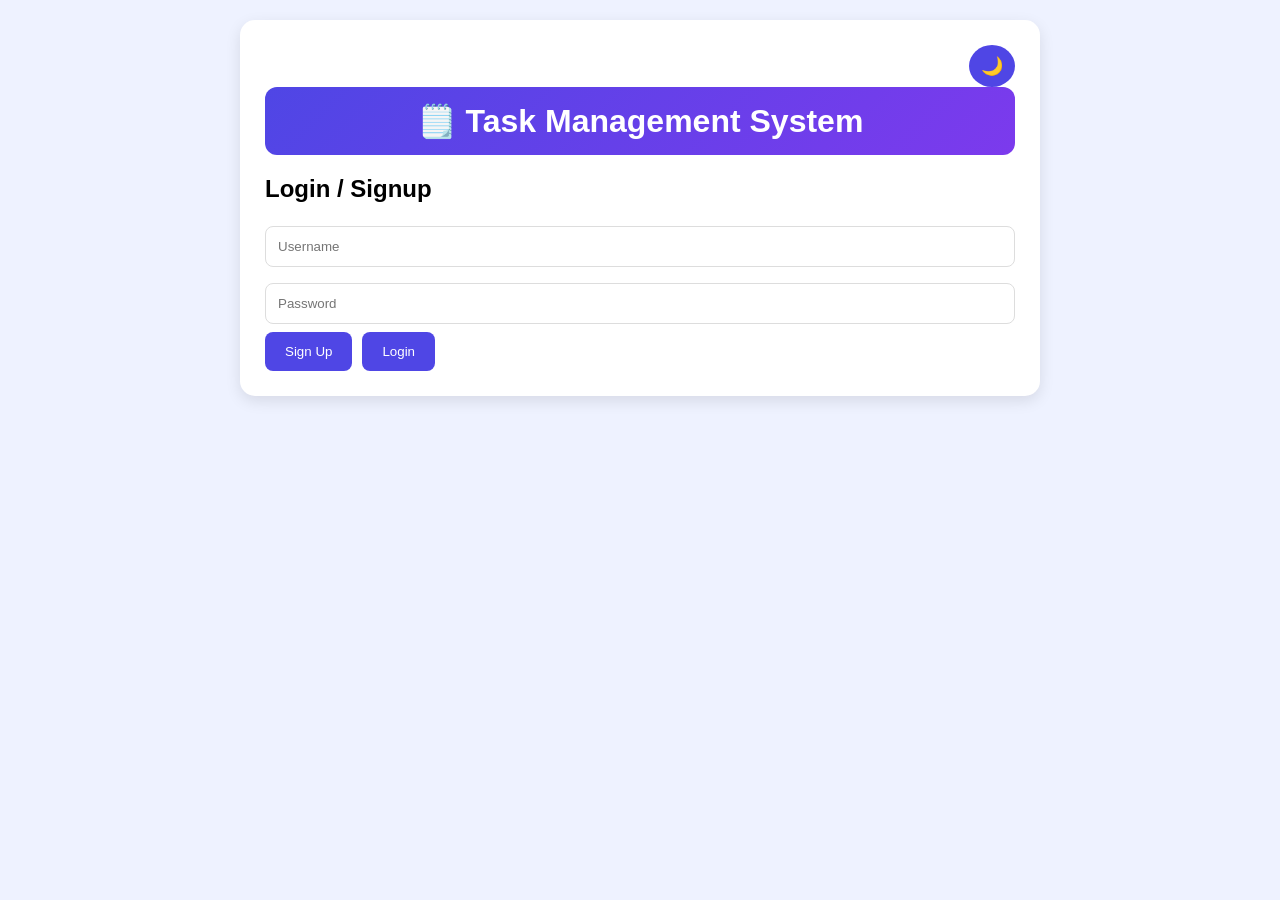
==== index.html @ 58b9b909 "Add files via upload" ====
<!DOCTYPE html>
<html lang="en">
<head>
<meta charset="UTF-8">
<meta name="viewport" content="width=device-width, initial-scale=1.0">
<title>Task Management System</title>

<link rel="stylesheet" href="style.css">
</head>

<body>

<div class="container">

<div class="navbar">
  <button class="theme-btn" id="themeToggle">🌙</button>
</div>

<h1>🗒️ Task Management System</h1>

<!-- LOGIN SECTION -->

<div id="auth-section">

<h2>Login / Signup</h2>

<input type="text" id="username" placeholder="Username">

<input type="password" id="password" placeholder="Password">

<div class="auth-btns">
<button onclick="signup()">Sign Up</button>
<button onclick="login()">Login</button>
</div>

</div>

<!-- APP SECTION -->

<div id="app-section">

<div class="top-bar">

<input
type="text"
id="taskInput"
placeholder="Enter task">

<input
type="date"
id="dueDate"> 

<select id="prioritySelect">
 <option value="high">High</option>
 <option value="medium">Medium</option>
 <option value="low">Low</option>
</select>

<button type="button" class="add-btn" title="Add Task">+</button>

</div>

<div class="search-box">
<input
type="text"
id="searchInput"
placeholder="Search task..."
onkeyup="searchTask()">
</div>

<div class="stats">

<div>Total: <span id="total">0</span></div>

<div>Pending: <span id="pending">0</span></div>

<div>Completed: <span id="completed">0</span></div>

</div>

<p id="emptyMsg" style="display:none;">
 No Tasks Yet 🚀
</p>

<ul id="taskList"></ul>

<button id="clearAllBtn">Clear All Tasks</button>

<button class="logout" onclick="logout()">
 Logout
</button>

</div>

</div>

<script src="script.js"></script>

</body>
</html>
---- style.css ----
*{
margin:0;
padding:0;
box-sizing:border-box;
font-family:Poppins,sans-serif;
}

body{
background:#eef2ff;
padding:20px;
min-height:100vh;
}

.container{
max-width:800px;
margin:auto;
background:white;
padding:25px;
border-radius:15px;
box-shadow:0 5px 15px rgba(0,0,0,0.1);
}

.navbar {
 display: flex;
 justify-content: space-between;
 align-items: center;
} 

.theme-btn {
  background: #4f46e5;
  border: none;
  padding: 10px 12px;
  border-radius: 50%;
  font-size: 18px;
  cursor: pointer;
  transition: 0.3s;
  margin-left: auto;
}

.theme-btn:hover {
  transform: scale(1.1);
}

body.dark {
  background: #0f172a;
  color: #e2e8f0;
}

body.dark .navbar {
  background: #1e293b;
}

body.dark .container {
  background: #1e293b;
}

body.dark li {
  background: #334155;
  color: white;
}

body.dark input,
body.dark select {
  background: #0f172a;
  color: white;
  border: 1px solid #475569;
}

body.dark .navbar {
  color: white;
}

h1{
text-align:center;
padding:15px;
border-radius:12px;
background:
linear-gradient(
135deg,
#4f46e5,
#7c3aed
);

color:white;
margin-bottom:20px;
}

h2{
margin-bottom:15px;
}

select {
  padding: 12px;
  border-radius: 8px;
  border: 1px solid #ddd;
  background: #0f172a;
  color: white;
}

input{
width:100%;
padding:12px;
margin:8px 0;
border:1px solid #ddd;
border-radius:8px;
}

input:focus{
outline:none;
border-color:#4f46e5;
box-shadow:0 0 5px rgba(79,70,229,0.3);
}

button{
padding:12px 20px;
border:none;
border-radius:8px;
cursor:pointer;
background:#4f46e5;
color:white;
transition: 0.3s;
}

button:hover{
opacity:.9;
transform:translateY(-2px);
}

.add-btn {
  width: 45px;
  height: 45px;
  border-radius: 50%;
  font-size: 26px;
  display: flex;
  justify-content: center;
  align-items: center;
  background: #4f46e5;
  color: white;
  border: none;
  cursor: pointer;
  transition: 0.3s;
}

.add-btn:hover {
  transform: scale(1.1);
  background: #4338ca;
}

#prioritySelect {
  display: flex;
  flex-direction: row-reverse;
  border:5px solid #ccc;
  padding:15px;
  margin-top: 12px;
  margin-bottom:12px;
  border-radius:12px;
}

.high {
  border-left: 5px solid red;
  background: rgba(255, 0, 0, 0.05);
}

.medium {
  border-left: 5px solid orange;
  background: rgba(255, 165, 0, 0.05);
}

.low {
  border-left: 5px solid green;
  background: rgba(0, 128, 0, 0.05);
}

.auth-btns{
display:flex;
gap:10px;
}

#app-section{
display:none;
}

#searchInput{
margin-bottom:10px;
}

.top-bar{
display:flex;
gap:10px;
flex-wrap:wrap;
margin-bottom:15px;
}

.top-bar input{
flex:1;
}

.stats{
display:flex;
justify-content:space-between;
margin:20px 0;
font-weight:bold;
}

ul{
list-style:none;
}

li{
background:white;
padding:15px;
margin-bottom:12px;
border-radius:15px;
box-shadow:0 4px 12px rgba(0,0,0,0.08);
display:flex;
justify-content:space-between;
align-items:center;
flex-wrap:wrap;
transition: 0.3s;
}

li:hover {
  transform: translateY(-4px);
  box-shadow: 0 10px 25px rgba(0,0,0,0.3);
}

.task-info{
display:flex;
flex-direction:column;
}

.completed{
text-decoration:line-through;
color:green;
}

.task-buttons{
display:flex;
gap:5px;
margin-top:10px;
flex-wrap:wrap;
}

.task-buttons button{
padding:8px 12px;
font-size:14px;
}

.task-buttons button:nth-child(1) {
  background: #22c55e; 
}

.task-buttons button:nth-child(2) {
  background: #3b82f6; 
}

.task-buttons button:nth-child(3) {
  background: #ef4444; 
}

.task-card {
  transition: 0.2s;
  cursor: grab;
}

.task-card:active {
  cursor: grabbing;
  transform: scale(1.02);
  opacity: 0.7;
}

.logout{
width:100%;
margin-top:20px;
background:#ef4444;
border-radius: 12px;
}

@media(max-width:600px){

.stats{
flex-direction:column;
gap:10px;
}

li{
flex-direction:column;
align-items:flex-start;
}

.auth-btns{
flex-direction:column;
}

.auth-btns button{
width:100%;
}

.top-bar button{
width:100%;
}
}

#emptyMsg{
text-align:center;
margin-top:20px;
color:gray;
}

#clearAllBtn {
  margin-top: 10px;
  padding: 10px;
  background: #f59e0b;
  color: white;
  border: none;
  border-radius: 6px;
  cursor: pointer;
}

#clearAllBtn:hover {
  opacity: 0.9;
}

@keyframes fadeIn {
  from {
    opacity: 0;
    transform: translateY(10px);
  }
  to {
    opacity: 1;
    transform: translateY(0);
  }
}

li {
  animation: fadeIn 0.3s ease;
}
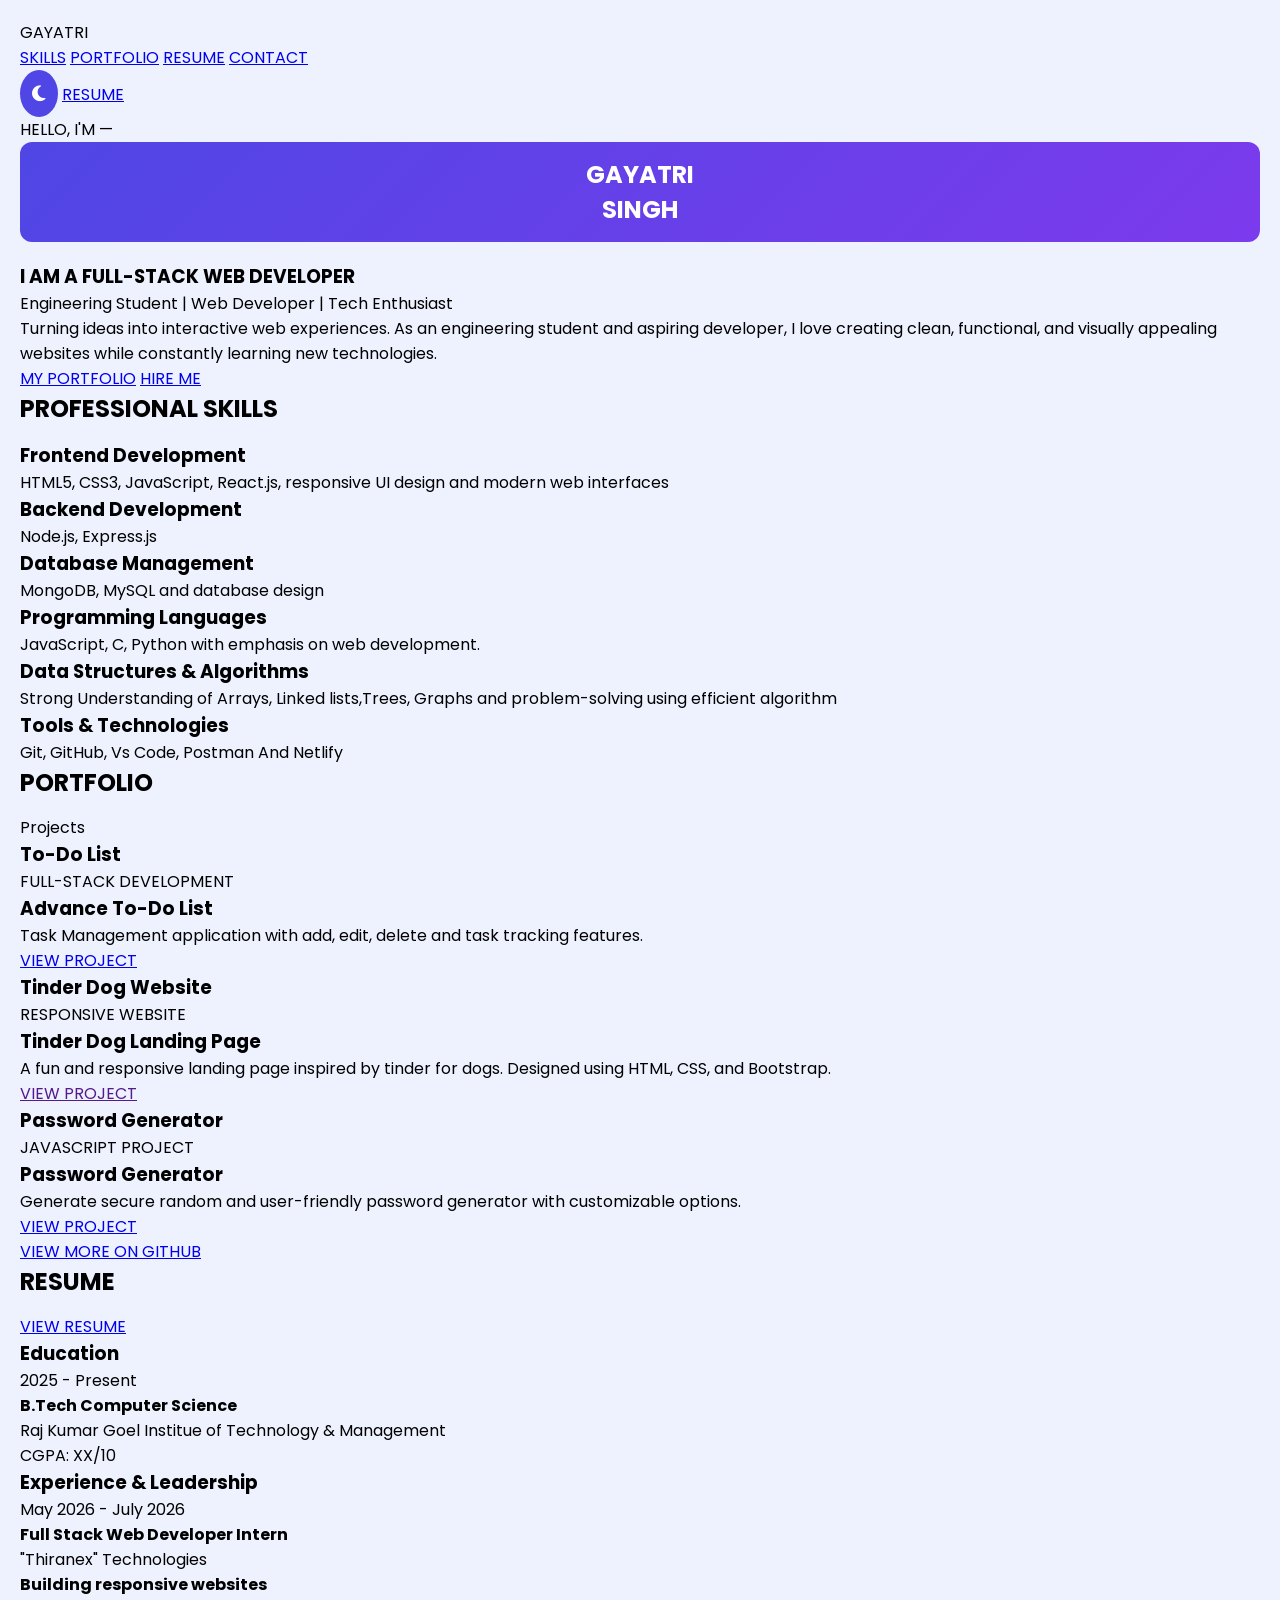
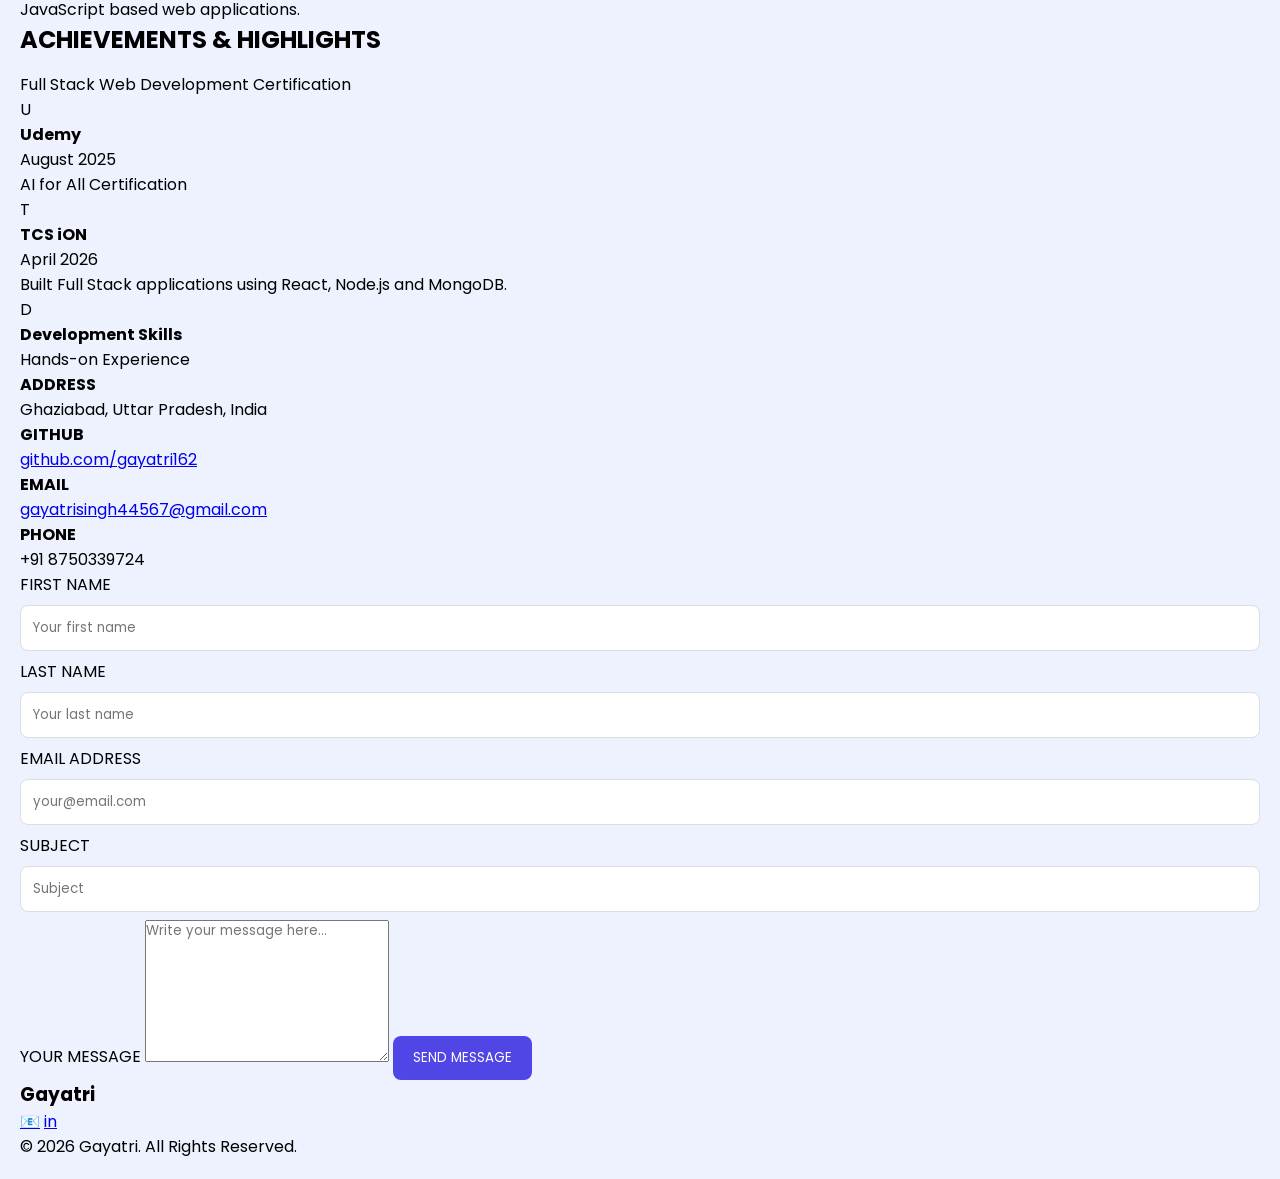
==== commit 3de57957: "Update index.html" ====
--- a/index.html
+++ b/index.html
@@ -3,98 +3,373 @@
 <head>
 <meta charset="UTF-8">
 <meta name="viewport" content="width=device-width, initial-scale=1.0">
-<title>Task Management System</title>
-
+<meta name="description"content="Gayatri Singh - Full Stack Web Developer Portfolio">
+<title>Gayatri Singh | Full-Stack Web Developer</title>
 <link rel="stylesheet" href="style.css">
+<link href="https://fonts.googleapis.com/css2?family=Cormorant+Garamond:wght@700&family=Poppins:wght@300;400;500&display=swap" rel="stylesheet">
+<link rel="stylesheet"
+href="https://cdnjs.cloudflare.com/ajax/libs/font-awesome/6.5.2/css/all.min.css">
 </head>
-
 <body>
 
-<div class="container">
-
-<div class="navbar">
-  <button class="theme-btn" id="themeToggle">🌙</button>
-</div>
-
-<h1>🗒️ Task Management System</h1>
-
-<!-- LOGIN SECTION -->
-
-<div id="auth-section">
-
-<h2>Login / Signup</h2>
-
-<input type="text" id="username" placeholder="Username">
-
-<input type="password" id="password" placeholder="Password">
-
-<div class="auth-btns">
-<button onclick="signup()">Sign Up</button>
-<button onclick="login()">Login</button>
-</div>
-
-</div>
-
-<!-- APP SECTION -->
-
-<div id="app-section">
-
-<div class="top-bar">
-
-<input
-type="text"
-id="taskInput"
-placeholder="Enter task">
-
-<input
-type="date"
-id="dueDate"> 
-
-<select id="prioritySelect">
- <option value="high">High</option>
- <option value="medium">Medium</option>
- <option value="low">Low</option>
-</select>
-
-<button type="button" class="add-btn" title="Add Task">+</button>
-
-</div>
-
-<div class="search-box">
-<input
-type="text"
-id="searchInput"
-placeholder="Search task..."
-onkeyup="searchTask()">
-</div>
-
-<div class="stats">
-
-<div>Total: <span id="total">0</span></div>
-
-<div>Pending: <span id="pending">0</span></div>
-
-<div>Completed: <span id="completed">0</span></div>
-
-</div>
-
-<p id="emptyMsg" style="display:none;">
- No Tasks Yet 🚀
-</p>
-
-<ul id="taskList"></ul>
-
-<button id="clearAllBtn">Clear All Tasks</button>
-
-<button class="logout" onclick="logout()">
- Logout
-</button>
-
-</div>
-
-</div>
+
+  <header>
+  <div class="logo">GAYATRI</div>
+
+  <nav>
+      <a href="#skills">SKILLS</a>
+      <a href="#portfolio">PORTFOLIO</a>
+      <a href="#resume">RESUME</a>
+      <a href="#contact">CONTACT</a>
+  </nav>
+
+  <div class="header-actions">
+    <button id="themeBtn" class="theme-btn"> 
+        <i class="fa-solid fa-moon"></i>
+    </button>
+
+    <a href="assets/Resume.pdf" 
+       download 
+       class="resume-btn">
+       RESUME
+    </a>  
+ </div>
+</header>
+
+  <section class="hero">
+
+  <p class="hello">HELLO, I'M —</p>
+
+  <h1>
+    <span class="green">GAYATRI</span><br>
+    SINGH
+  </h1>
+
+  <h3>I AM A FULL-STACK WEB DEVELOPER</h3>
+
+  <p class="desc">
+    <span class="black">Engineering Student | Web Developer | Tech Enthusiast</span><br>
+    Turning ideas into interactive web experiences. As an engineering student and aspiring developer, I love creating clean, functional, and visually appealing websites while constantly learning new technologies.
+  </p>
+
+  <div class="buttons">
+      <a href="#portfolio" class="primary">MY PORTFOLIO</a>
+      <a href="#contact" class="secondary">HIRE ME</a>
+  </div>
+
+</section>
+
+<section id="skills">
+
+<h2>PROFESSIONAL SKILLS</h2>
+
+<div class="skill-grid">
+
+<div class="skill">
+<h3>Frontend Development</h3>
+<p>HTML5, CSS3, JavaScript, React.js, responsive UI design and modern web interfaces</p>
+</div>
+
+<div class="skill">
+<h3>Backend Development</h3>
+<p>Node.js, Express.js</p>
+</div>
+
+<div class="skill">
+<h3>Database Management</h3>
+<p>MongoDB, MySQL and database design</p>
+</div>
+
+<div class="skill">
+<h3>Programming Languages</h3>
+<p>JavaScript, C, Python with emphasis on web development.</p>
+</div>
+
+<div class="skill">
+<h3>Data Structures & Algorithms</h3>
+<p>Strong Understanding of Arrays, Linked lists,Trees, Graphs and problem-solving using efficient algorithm</p>
+</div>
+
+<div class="skill">
+<h3>Tools & Technologies</h3>
+<p>Git, GitHub, Vs Code, Postman And Netlify</p>
+</div>
+
+</div>
+
+</section>
+<section id="portfolio" class="portfolio-section">
+
+    <h2>PORTFOLIO</h2>
+    <p class="subtitle">Projects</p>
+
+    <div class="portfolio-grid">
+
+        <div class="project-card">
+
+            <div class="project-image purple">
+                <h3>To-Do List</h3>
+            </div>
+
+            <div class="project-content">
+                <span>FULL-STACK DEVELOPMENT</span>
+
+                <h3>Advance To-Do List</h3>
+
+                <p>
+                    Task Management application with add, edit, delete and task tracking features. 
+                </p>
+
+                <a href="https://gayatri162.github.io/-To-Do-List/">VIEW PROJECT</a>
+            </div>
+
+        </div>
+
+        <div class="project-card">
+
+            <div class="project-image gray">
+                <h3>Tinder Dog Website</h3>
+            </div>
+
+            <div class="project-content">
+                <span>RESPONSIVE WEBSITE</span>
+
+                <h3>Tinder Dog Landing Page</h3>
+
+                <p>
+                   A fun and responsive landing page inspired by tinder for dogs. Designed using HTML, CSS, and Bootstrap.
+                </p>
+
+                <a href="">VIEW PROJECT</a>
+            </div>
+
+        </div>
+
+        <div class="project-card">
+
+            <div class="project-image cream">
+                <h3>Password Generator</h3>
+            </div>
+
+            <div class="project-content">
+                <span>JAVASCRIPT PROJECT</span>
+
+                <h3>Password Generator</h3>
+
+                <p>
+                    Generate secure random and user-friendly password generator
+                    with customizable options.
+                </p>
+
+                <a href="https://gayatri162.github.io/Passward-Generator/">VIEW PROJECT</a>
+            </div>
+
+        </div>
+
+    </div>
+
+    <div class="github-btn">
+        <a href="https://github.com/gayatri162">
+            VIEW MORE ON GITHUB
+        </a>
+    </div>
+
+</section>
+<section id="resume" class="resume-section">
+
+    <h2>RESUME</h2>
+
+    <a href="assets/Resume.pdf" target="_blank"class="resume-btn">
+        VIEW RESUME
+    </a>
+
+    <div class="resume-grid">
+
+        <div class="resume-box">
+            <h3>Education</h3>
+
+            <div class="timeline">
+                <span>2025 - Present</span>
+                <h4>B.Tech Computer Science</h4>
+                <p>Raj Kumar Goel Institue of Technology & Management</p>
+                <p>CGPA: XX/10</p>
+            </div>
+
+        </div>
+
+        <div class="resume-box">
+            <h3>Experience & Leadership</h3>
+
+            <div class="timeline">
+                <span>May 2026 - July 2026</span>
+                <h4>Full Stack Web Developer Intern</h4>
+                <p>"Thiranex" Technologies</p>
+            </div>
+
+            <div class="timeline">
+                <h4>Building responsive websites</h4>
+                <p>JavaScript based web applications.</p>
+            </div>
+        </div>
+
+    </div>
+
+</section>
+
+<section class="achievements">
+
+    <h2>ACHIEVEMENTS & HIGHLIGHTS</h2>
+
+    <div class="achievement-grid">
+
+        <div class="achievement-card">
+
+            <p>
+                Full Stack Web Development Certification 
+            </p>
+
+            <div class="profile">
+                <div class="circle">U</div>
+
+                <div>
+                    <h4>Udemy</h4>
+                    <span>August 2025</span>
+                </div>
+            </div>
+
+        </div>
+
+        <div class="achievement-card">
+
+            <p>
+                AI for All Certification
+            </p>
+
+            <div class="profile">
+                <div class="circle">T</div>
+
+                <div>
+                    <h4>TCS iON</h4>
+                    <span>April 2026</span>
+                </div>
+            </div>
+
+        </div>
+
+        <div class="achievement-card">
+
+            <p>
+                Built Full Stack applications using
+                React, Node.js and MongoDB.
+            </p>
+
+            <div class="profile">
+                <div class="circle">D</div>
+
+                <div>
+                    <h4>Development Skills</h4>
+                    <span>Hands-on Experience</span>
+                </div>
+            </div>
+
+        </div>
+
+    </div>
+
+</section>
+
+<section id="contact" class="contact-section">
+
+    <div class="contact-container">
+
+        <div class="contact-info">
+
+            <div class="info-card">
+                <h4>ADDRESS</h4>
+                <p>Ghaziabad, Uttar Pradesh, India</p>
+            </div>
+
+            <div class="info-card">
+                <h4>GITHUB</h4>
+               <a href="https://github.com/gayatri162" target="_blank">github.com/gayatri162</a>
+            </div>
+
+            <div class="info-card">
+                <h4>EMAIL</h4>
+                <a href="mailto:gayatrisingh44567@gmail.com">gayatrisingh44567@gmail.com</a>
+            </div>
+
+            <div class="info-card">
+                <h4>PHONE</h4>
+                <p>+91 8750339724</p>
+            </div>
+
+        </div>
+
+        <div class="contact-form-box">
+
+            <form id="contactForm">
+
+                <div class="row">
+
+                    <div>
+                        <label>FIRST NAME</label>
+                        <input type="text" placeholder="Your first name">
+                    </div>
+
+                    <div>
+                        <label>LAST NAME</label>
+                        <input type="text" placeholder="Your last name">
+                    </div>
+
+                </div>
+
+                <div class="row">
+
+                    <div>
+                        <label>EMAIL ADDRESS</label>
+                        <input type="email" placeholder="your@email.com">
+                    </div>
+
+                    <div>
+                        <label>SUBJECT</label>
+                        <input type="text" placeholder="Subject">
+                    </div>
+
+                </div>
+
+                <label>YOUR MESSAGE</label>
+
+                <textarea rows="7"
+                placeholder="Write your message here..."></textarea>
+
+                <button type="submit">
+                    SEND MESSAGE
+                </button>
+
+            </form>
+
+        </div>
+
+    </div>
+
+</section>
+<footer class="footer">
+    <h3>Gayatri</h3>
+
+    <div class="social-icons">
+        <a href="mailto:gayatrisingh44567@gmail.com" class="icon">📧</a>
+
+        <a href="https://www.linkedin.com/in/gayatri-singh/"
+           target="_blank"
+           class="icon">in</a>
+    </div>
+
+    <p>© 2026 Gayatri. All Rights Reserved.</p>
+</footer>
 
 <script src="script.js"></script>
 
 </body>
-</html>+</html>
+  
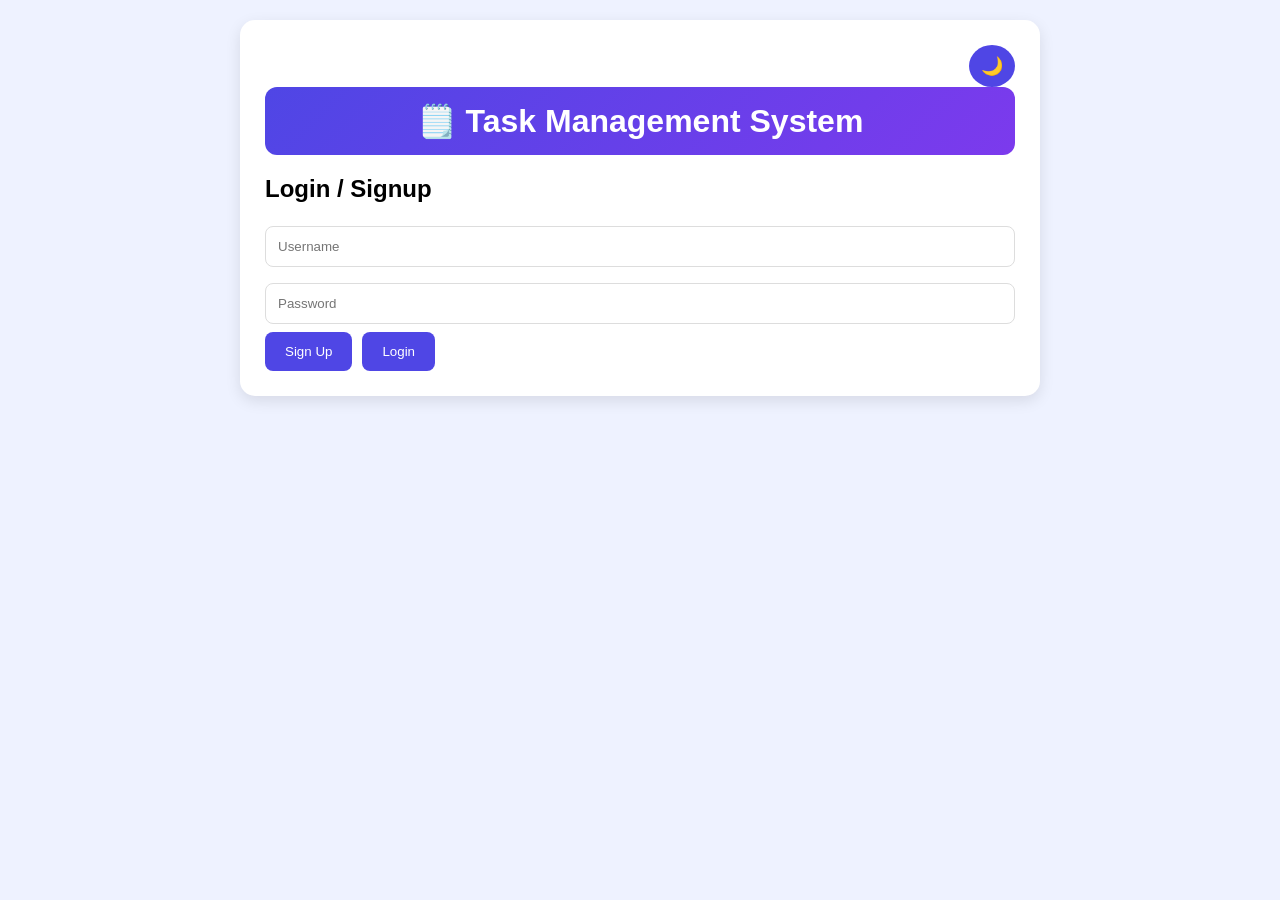
==== commit bee5ca5f: "Update index.html for Task Management System" ====
--- a/index.html
+++ b/index.html
@@ -3,373 +3,98 @@
 <head>
 <meta charset="UTF-8">
 <meta name="viewport" content="width=device-width, initial-scale=1.0">
-<meta name="description"content="Gayatri Singh - Full Stack Web Developer Portfolio">
-<title>Gayatri Singh | Full-Stack Web Developer</title>
+<title>Task Management System</title>
+
 <link rel="stylesheet" href="style.css">
-<link href="https://fonts.googleapis.com/css2?family=Cormorant+Garamond:wght@700&family=Poppins:wght@300;400;500&display=swap" rel="stylesheet">
-<link rel="stylesheet"
-href="https://cdnjs.cloudflare.com/ajax/libs/font-awesome/6.5.2/css/all.min.css">
 </head>
+
 <body>
 
+<div class="container">
 
-  <header>
-  <div class="logo">GAYATRI</div>
-
-  <nav>
-      <a href="#skills">SKILLS</a>
-      <a href="#portfolio">PORTFOLIO</a>
-      <a href="#resume">RESUME</a>
-      <a href="#contact">CONTACT</a>
-  </nav>
-
-  <div class="header-actions">
-    <button id="themeBtn" class="theme-btn"> 
-        <i class="fa-solid fa-moon"></i>
-    </button>
-
-    <a href="assets/Resume.pdf" 
-       download 
-       class="resume-btn">
-       RESUME
-    </a>  
- </div>
-</header>
-
-  <section class="hero">
-
-  <p class="hello">HELLO, I'M —</p>
-
-  <h1>
-    <span class="green">GAYATRI</span><br>
-    SINGH
-  </h1>
-
-  <h3>I AM A FULL-STACK WEB DEVELOPER</h3>
-
-  <p class="desc">
-    <span class="black">Engineering Student | Web Developer | Tech Enthusiast</span><br>
-    Turning ideas into interactive web experiences. As an engineering student and aspiring developer, I love creating clean, functional, and visually appealing websites while constantly learning new technologies.
-  </p>
-
-  <div class="buttons">
-      <a href="#portfolio" class="primary">MY PORTFOLIO</a>
-      <a href="#contact" class="secondary">HIRE ME</a>
-  </div>
-
-</section>
-
-<section id="skills">
-
-<h2>PROFESSIONAL SKILLS</h2>
-
-<div class="skill-grid">
-
-<div class="skill">
-<h3>Frontend Development</h3>
-<p>HTML5, CSS3, JavaScript, React.js, responsive UI design and modern web interfaces</p>
+<div class="navbar">
+  <button class="theme-btn" id="themeToggle">🌙</button>
 </div>
 
-<div class="skill">
-<h3>Backend Development</h3>
-<p>Node.js, Express.js</p>
-</div>
+<h1>🗒️ Task Management System</h1>
 
-<div class="skill">
-<h3>Database Management</h3>
-<p>MongoDB, MySQL and database design</p>
-</div>
+<!-- LOGIN SECTION -->
 
-<div class="skill">
-<h3>Programming Languages</h3>
-<p>JavaScript, C, Python with emphasis on web development.</p>
-</div>
+<div id="auth-section">
 
-<div class="skill">
-<h3>Data Structures & Algorithms</h3>
-<p>Strong Understanding of Arrays, Linked lists,Trees, Graphs and problem-solving using efficient algorithm</p>
-</div>
+<h2>Login / Signup</h2>
 
-<div class="skill">
-<h3>Tools & Technologies</h3>
-<p>Git, GitHub, Vs Code, Postman And Netlify</p>
+<input type="text" id="username" placeholder="Username">
+
+<input type="password" id="password" placeholder="Password">
+
+<div class="auth-btns">
+<button onclick="signup()">Sign Up</button>
+<button onclick="login()">Login</button>
 </div>
 
 </div>
 
-</section>
-<section id="portfolio" class="portfolio-section">
+<!-- APP SECTION -->
 
-    <h2>PORTFOLIO</h2>
-    <p class="subtitle">Projects</p>
+<div id="app-section">
 
-    <div class="portfolio-grid">
+<div class="top-bar">
 
-        <div class="project-card">
+<input
+type="text"
+id="taskInput"
+placeholder="Enter task">
 
-            <div class="project-image purple">
-                <h3>To-Do List</h3>
-            </div>
+<input
+type="date"
+id="dueDate"> 
 
-            <div class="project-content">
-                <span>FULL-STACK DEVELOPMENT</span>
+<select id="prioritySelect">
+ <option value="high">High</option>
+ <option value="medium">Medium</option>
+ <option value="low">Low</option>
+</select>
 
-                <h3>Advance To-Do List</h3>
+<button type="button" class="add-btn" title="Add Task">+</button>
 
-                <p>
-                    Task Management application with add, edit, delete and task tracking features. 
-                </p>
+</div>
 
-                <a href="https://gayatri162.github.io/-To-Do-List/">VIEW PROJECT</a>
-            </div>
+<div class="search-box">
+<input
+type="text"
+id="searchInput"
+placeholder="Search task..."
+onkeyup="searchTask()">
+</div>
 
-        </div>
+<div class="stats">
 
-        <div class="project-card">
+<div>Total: <span id="total">0</span></div>
 
-            <div class="project-image gray">
-                <h3>Tinder Dog Website</h3>
-            </div>
+<div>Pending: <span id="pending">0</span></div>
 
-            <div class="project-content">
-                <span>RESPONSIVE WEBSITE</span>
+<div>Completed: <span id="completed">0</span></div>
 
-                <h3>Tinder Dog Landing Page</h3>
+</div>
 
-                <p>
-                   A fun and responsive landing page inspired by tinder for dogs. Designed using HTML, CSS, and Bootstrap.
-                </p>
+<p id="emptyMsg" style="display:none;">
+ No Tasks Yet 🚀
+</p>
 
-                <a href="">VIEW PROJECT</a>
-            </div>
+<ul id="taskList"></ul>
 
-        </div>
+<button id="clearAllBtn">Clear All Tasks</button>
 
-        <div class="project-card">
+<button class="logout" onclick="logout()">
+ Logout
+</button>
 
-            <div class="project-image cream">
-                <h3>Password Generator</h3>
-            </div>
+</div>
 
-            <div class="project-content">
-                <span>JAVASCRIPT PROJECT</span>
-
-                <h3>Password Generator</h3>
-
-                <p>
-                    Generate secure random and user-friendly password generator
-                    with customizable options.
-                </p>
-
-                <a href="https://gayatri162.github.io/Passward-Generator/">VIEW PROJECT</a>
-            </div>
-
-        </div>
-
-    </div>
-
-    <div class="github-btn">
-        <a href="https://github.com/gayatri162">
-            VIEW MORE ON GITHUB
-        </a>
-    </div>
-
-</section>
-<section id="resume" class="resume-section">
-
-    <h2>RESUME</h2>
-
-    <a href="assets/Resume.pdf" target="_blank"class="resume-btn">
-        VIEW RESUME
-    </a>
-
-    <div class="resume-grid">
-
-        <div class="resume-box">
-            <h3>Education</h3>
-
-            <div class="timeline">
-                <span>2025 - Present</span>
-                <h4>B.Tech Computer Science</h4>
-                <p>Raj Kumar Goel Institue of Technology & Management</p>
-                <p>CGPA: XX/10</p>
-            </div>
-
-        </div>
-
-        <div class="resume-box">
-            <h3>Experience & Leadership</h3>
-
-            <div class="timeline">
-                <span>May 2026 - July 2026</span>
-                <h4>Full Stack Web Developer Intern</h4>
-                <p>"Thiranex" Technologies</p>
-            </div>
-
-            <div class="timeline">
-                <h4>Building responsive websites</h4>
-                <p>JavaScript based web applications.</p>
-            </div>
-        </div>
-
-    </div>
-
-</section>
-
-<section class="achievements">
-
-    <h2>ACHIEVEMENTS & HIGHLIGHTS</h2>
-
-    <div class="achievement-grid">
-
-        <div class="achievement-card">
-
-            <p>
-                Full Stack Web Development Certification 
-            </p>
-
-            <div class="profile">
-                <div class="circle">U</div>
-
-                <div>
-                    <h4>Udemy</h4>
-                    <span>August 2025</span>
-                </div>
-            </div>
-
-        </div>
-
-        <div class="achievement-card">
-
-            <p>
-                AI for All Certification
-            </p>
-
-            <div class="profile">
-                <div class="circle">T</div>
-
-                <div>
-                    <h4>TCS iON</h4>
-                    <span>April 2026</span>
-                </div>
-            </div>
-
-        </div>
-
-        <div class="achievement-card">
-
-            <p>
-                Built Full Stack applications using
-                React, Node.js and MongoDB.
-            </p>
-
-            <div class="profile">
-                <div class="circle">D</div>
-
-                <div>
-                    <h4>Development Skills</h4>
-                    <span>Hands-on Experience</span>
-                </div>
-            </div>
-
-        </div>
-
-    </div>
-
-</section>
-
-<section id="contact" class="contact-section">
-
-    <div class="contact-container">
-
-        <div class="contact-info">
-
-            <div class="info-card">
-                <h4>ADDRESS</h4>
-                <p>Ghaziabad, Uttar Pradesh, India</p>
-            </div>
-
-            <div class="info-card">
-                <h4>GITHUB</h4>
-               <a href="https://github.com/gayatri162" target="_blank">github.com/gayatri162</a>
-            </div>
-
-            <div class="info-card">
-                <h4>EMAIL</h4>
-                <a href="mailto:gayatrisingh44567@gmail.com">gayatrisingh44567@gmail.com</a>
-            </div>
-
-            <div class="info-card">
-                <h4>PHONE</h4>
-                <p>+91 8750339724</p>
-            </div>
-
-        </div>
-
-        <div class="contact-form-box">
-
-            <form id="contactForm">
-
-                <div class="row">
-
-                    <div>
-                        <label>FIRST NAME</label>
-                        <input type="text" placeholder="Your first name">
-                    </div>
-
-                    <div>
-                        <label>LAST NAME</label>
-                        <input type="text" placeholder="Your last name">
-                    </div>
-
-                </div>
-
-                <div class="row">
-
-                    <div>
-                        <label>EMAIL ADDRESS</label>
-                        <input type="email" placeholder="your@email.com">
-                    </div>
-
-                    <div>
-                        <label>SUBJECT</label>
-                        <input type="text" placeholder="Subject">
-                    </div>
-
-                </div>
-
-                <label>YOUR MESSAGE</label>
-
-                <textarea rows="7"
-                placeholder="Write your message here..."></textarea>
-
-                <button type="submit">
-                    SEND MESSAGE
-                </button>
-
-            </form>
-
-        </div>
-
-    </div>
-
-</section>
-<footer class="footer">
-    <h3>Gayatri</h3>
-
-    <div class="social-icons">
-        <a href="mailto:gayatrisingh44567@gmail.com" class="icon">📧</a>
-
-        <a href="https://www.linkedin.com/in/gayatri-singh/"
-           target="_blank"
-           class="icon">in</a>
-    </div>
-
-    <p>© 2026 Gayatri. All Rights Reserved.</p>
-</footer>
+</div>
 
 <script src="script.js"></script>
 
 </body>
 </html>
-  
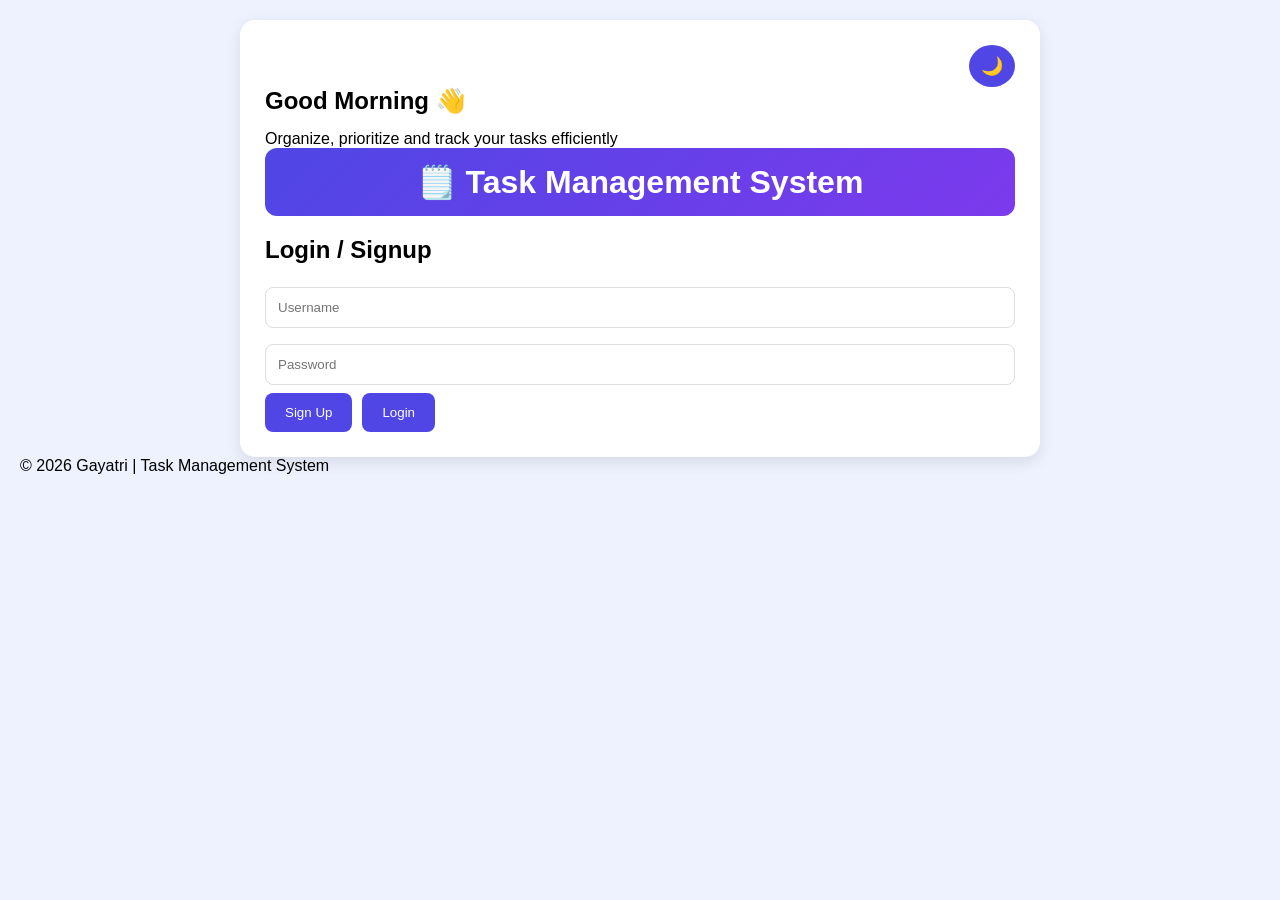
==== commit ac7eb326: "Enhance index.html with new UI elements and structure" ====
--- a/index.html
+++ b/index.html
@@ -12,9 +12,14 @@
 
 <div class="container">
 
-<div class="navbar">
-  <button class="theme-btn" id="themeToggle">🌙</button>
-</div>
+ <div class="navbar">
+   <button class="theme-btn" id="themeToggle">🌙</button>
+ </div>
+ 
+ <div class="welcome">
+   <h2 id="greeting">Good Morning 👋</h2>
+   <p>Organize, prioritize and track your tasks efficiently</p>
+ </div>
 
 <h1>🗒️ Task Management System</h1>
 
@@ -29,8 +34,8 @@
 <input type="password" id="password" placeholder="Password">
 
 <div class="auth-btns">
-<button onclick="signup()">Sign Up</button>
-<button onclick="login()">Login</button>
+ <button onclick="signup()">Sign Up</button>
+ <button onclick="login()">Login</button>
 </div>
 
 </div>
@@ -39,16 +44,43 @@
 
 <div id="app-section">
 
-<div class="top-bar">
+<div class="sidebar">
 
-<input
-type="text"
-id="taskInput"
-placeholder="Enter task">
+ <h3>Dashboard</h3>
 
-<input
-type="date"
-id="dueDate"> 
+ <ul class="menu">
+  <li id="allTasks">
+📋 All Tasks
+<span id="allCount">0</span>
+</li>
+ <li id="importantTasks">
+⭐ Important
+<span id="importantCount">0</span>
+</li>
+ <li id="completedTasks">
+✅ Completed
+<span id="completedCount">0</span>
+</li>
+
+ </ul>
+
+</div>
+
+
+<div class="main-content">
+  <div class="top-bar">
+
+   <input
+     type="text"
+     id="taskInput"
+     placeholder="Enter task">
+
+  <input
+    type="text"
+    id="dueDate"
+    placeholder="Due Date"
+    onfocus="this.type='date'"
+    onblur="if(!this.value)this.type='text'">
 
 <select id="prioritySelect">
  <option value="high">High</option>
@@ -56,43 +88,86 @@
  <option value="low">Low</option>
 </select>
 
-<button type="button" class="add-btn" title="Add Task">+</button>
+<button 
+  type="button" 
+  class="add-btn" 
+  title="Add Task">
+  +
+</button>
 
 </div>
 
 <div class="search-box">
 <input
-type="text"
-id="searchInput"
-placeholder="Search task..."
-onkeyup="searchTask()">
+ type="text"
+ id="searchInput"
+ placeholder="Search task..."
+ onkeyup="searchTask()">
 </div>
 
-<div class="stats">
+<p id="emptyMsg" style="display:none;">
+    No Tasks Yet 🚀
+</p>  
+<ul id="taskList"></ul>
 
-<div>Total: <span id="total">0</span></div>
+<button id="clearAllBtn">
+   Clear All Tasks
+</button>
 
-<div>Pending: <span id="pending">0</span></div>
+<button
+  class="logout"
+  onclick="logout()">
+  Logout
+</button>
+</div>
 
-<div>Completed: <span id="completed">0</span></div>
+<div class="right-panel">
+        <div class="overview-circle">
+          <div class="circle">
+          <div class="circle-content">
+          <h2 id="circleTotal">0</h2>
+          <p>Total Tasks</p>
+        </div>
+        </div>
+        </div>
+
+        <div class="overview-card">
+        <h3>Overview</h3>
+        
+        <div class ="stat">
+        <p>Total Tasks:</p>
+        <h2 id="total">0</h2>
+        </div>
+        
+        <div class="stat">
+        <p>Pending:</p>
+          <h2 id="pending">0</h2>
+        </div>
+        
+        <div class="stat">
+        <p>Completed:</p>
+          <h2 id="completed">0</h2>
+        </div>
+
+      </div>
+
+      <div class="upcoming-card">
+
+        <h3>Upcoming Tasks</h3>
+        <ul id="upcomingList"></ul>
+
+         </div>
+
+    </div>
+
+  </div>
 
 </div>
 
-<p id="emptyMsg" style="display:none;">
- No Tasks Yet 🚀
-</p>
 
-<ul id="taskList"></ul>
-
-<button id="clearAllBtn">Clear All Tasks</button>
-
-<button class="logout" onclick="logout()">
- Logout
-</button>
-
-</div>
-
-</div>
+<footer>
+  © 2026 Gayatri | Task Management System
+</footer>
 
 <script src="script.js"></script>
 
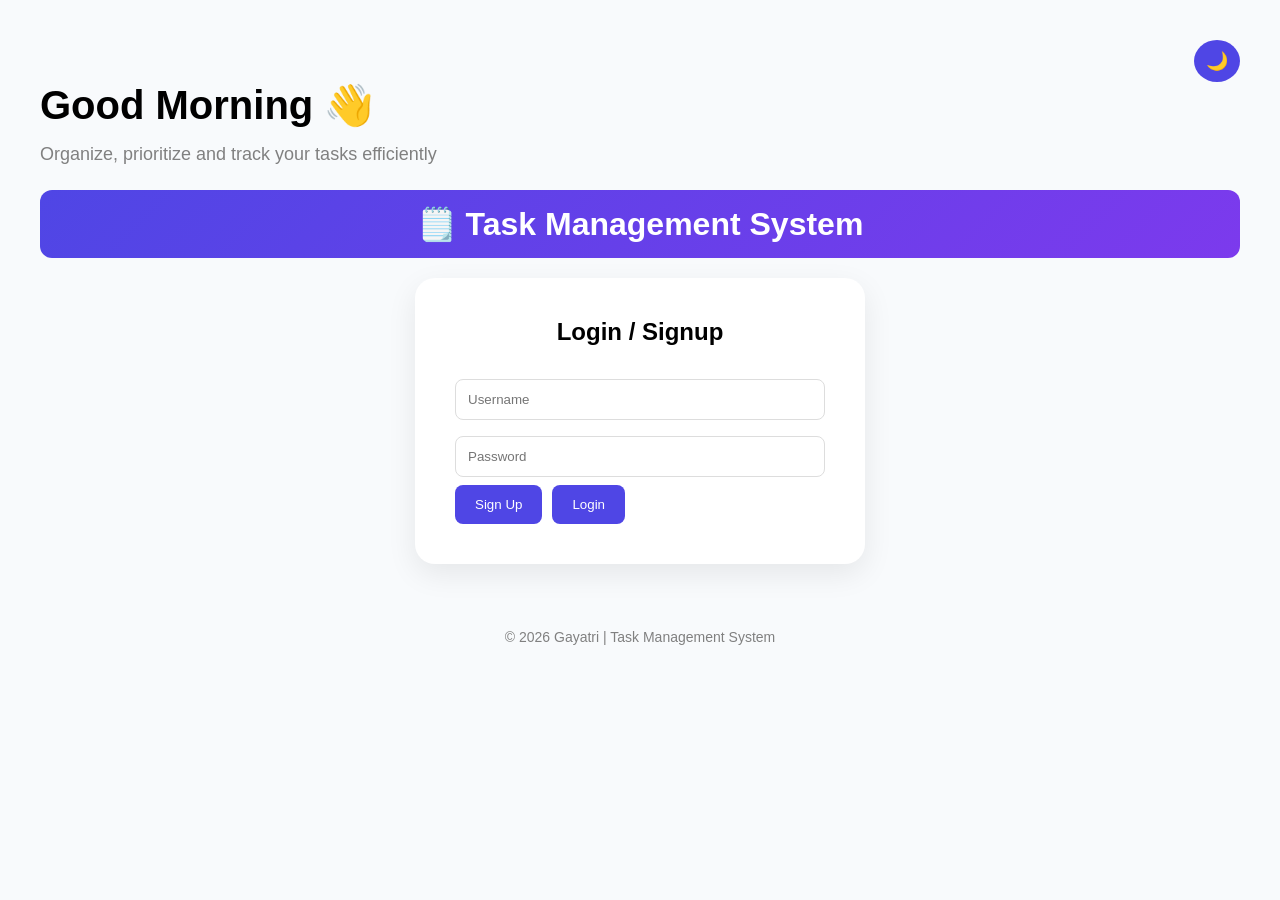
==== commit 40cba703: "Update index.html" ====
--- a/index.html
+++ b/index.html
@@ -76,7 +76,7 @@
      placeholder="Enter task">
 
   <input
-    type="text"
+    type="date"
     id="dueDate"
     placeholder="Due Date"
     onfocus="this.type='date'"
--- a/style.css
+++ b/style.css
@@ -6,18 +6,174 @@
 }
 
 body{
-background:#eef2ff;
+background:#F8fafc;
 padding:20px;
 min-height:100vh;
 }
 
+.welcome{
+margin-bottom:25px;
+}
+
+.welcome h2{
+font-size:40px;
+font-weight:700;
+}
+
+.welcome p{
+color:gray;
+margin-top:5px;
+font-size: 18px;
+}
+
 .container{
-max-width:800px;
+max-width:1400px;
 margin:auto;
+padding:20px;
+}
+
+.sidebar{
 background:white;
-padding:25px;
+padding:20px;
+border-radius:20px;
+box-shadow:0 5px 15px rgba(0,0,0,.08);
+}
+
+.menu{
+list-style:none;
+margin-top:20px;
+}
+
+.menu li{
+padding:15px;
+margin-bottom:10px;
+cursor:pointer;
+border-radius:12px;
+display: flex;
+align-items: center;
+justify-content: space-between;
+}
+
+.menu li{
+background: #f8fafc;
+transition:.3s;
+font-weight:600;
+}
+
+.menu span{
+background:#7c3aed;
+color:white;
+padding:3px 8px;
+border-radius:20px;
+font-size:12px;
+}
+
+.menu li:hover{
+background:#eef2ff;
+transform: translateX(5px);
+color:#4f46e5;
+}
+
+.main-content{
+background:white;
+padding:30px;
+border-radius:20px;
+box-shadow:0 5px 15px rgba(0,0,0,.08);
+}
+
+.stat{
+margin-top:15px;
+padding:10px;
+background:#f8fafc;
+border-left: 4px solid #7c3aed;
+border-radius:12px;
+}
+
+.right-panel{
+display:flex;
+flex-direction:column;
+gap:20px;
+}
+
+.check-container{
+display:flex;
+align-items:center;
+cursor:pointer;
+}
+
+.check-container input{
+width:22px;
+height:22px;
+cursor:pointer;
+accent-color: #7c3aed;
+}
+
+.overview-card div{
+background:#f8fafc;
+padding:15px;
+margin-bottom:15px;
 border-radius:15px;
-box-shadow:0 5px 15px rgba(0,0,0,0.1);
+box-shadow:0 5px 15px rgba(0,0,0,.08);
+}
+
+#upcomingList li{
+background:#f8fafc;
+padding:12px;
+border-radius:12px;
+border-left:4px solid #7c3aed;
+margin-bottom:10px;
+}
+
+.circle{
+width:150px;
+height:150px;
+border-radius:50%;
+
+background:
+conic-gradient(
+#7c3aed var(--progress),
+#334155 0deg
+);
+
+display:flex;
+justify-content:center;
+align-items:center;
+
+position:relative;
+margin:auto;
+}
+
+.circle::before{
+content:"";
+position:absolute;
+
+width:120px;
+height:120px;
+
+border-radius:50%;
+background:white;
+}
+
+.circle-content{
+position:relative;
+z-index:1;
+text-align:center;
+}
+
+.circle-content h2{
+margin:0;
+}
+
+.circle-content p{
+margin-top:5px;
+}
+
+.upcoming-card{
+background:white;
+padding:20px;
+border-radius:20px;
+margin-bottom:10px;
+box-shadow:0 5px 15px rgba(0,0,0,.08);
 }
 
 .navbar {
@@ -25,6 +181,14 @@
  justify-content: space-between;
  align-items: center;
 } 
+
+.overview-circle{
+background:white;
+padding:20px;
+border-radius:20px;
+box-shadow:0 5px 15px rgba(0,0,0,.08);
+text-align:center;
+}
 
 .theme-btn {
   background: #4f46e5;
@@ -46,12 +210,19 @@
   color: #e2e8f0;
 }
 
+body.dark .circle::before{
+background:#1e293b;
+}
+
 body.dark .navbar {
   background: #1e293b;
 }
 
-body.dark .container {
-  background: #1e293b;
+body.dark .sidebar,
+body.dark .main-content,
+body.dark .overview-card,
+body.dark .upcoming-card{
+background:#1e293b;
 }
 
 body.dark li {
@@ -66,8 +237,58 @@
   border: 1px solid #475569;
 }
 
-body.dark .navbar {
-  color: white;
+body.dark #auth-section{
+background:#1e293b;
+color:white;
+}
+
+body.dark .stat{
+background:#334155;
+color:white;
+}
+
+body.dark .task-card{
+background:#1e293b;
+color:white;
+}
+
+body.dark .task-info small{
+color:#cbd5e1;
+}
+
+body.dark #taskList li{
+background:#1e293b;
+color:white;
+}
+
+body.dark .overview-circle{
+background:#1e293b;
+color:white;
+}
+
+body.dark .circle{
+border-color:#7c3aed;
+color:white;
+}
+
+body.dark .overview-card h3,
+body.dark .upcoming-card h3{
+color:white;
+}
+
+body.dark #upcomingList li{
+color:white;
+background:#334155;
+}
+
+body.dark #searchInput{
+background:#0f172a;
+color:white;
+border:1px solid #475569;
+}
+
+body.dark footer{
+color:#94a3b8;
 }
 
 h1{
@@ -127,10 +348,10 @@
 }
 
 .add-btn {
-  width: 45px;
-  height: 45px;
+  width: 55px;
+  height: 55px;
   border-radius: 50%;
-  font-size: 26px;
+  font-size: 30px;
   display: flex;
   justify-content: center;
   align-items: center;
@@ -147,9 +368,7 @@
 }
 
 #prioritySelect {
-  display: flex;
-  flex-direction: row-reverse;
-  border:5px solid #ccc;
+  border:1px solid #ddd;
   padding:15px;
   margin-top: 12px;
   margin-bottom:12px;
@@ -178,10 +397,39 @@
 
 #app-section{
 display:none;
+gap:20px;
+grid-template-columns: 220px 1fr 280px;
+}
+
+#auth-section{
+max-width:450px;
+margin:auto;
+padding:40px;
+background:white;
+border-radius:20px;
+box-shadow:0 10px 30px rgba(0,0,0,.08);
+}
+
+#auth-section h2{
+text-align:center;
+margin-bottom:25px;
 }
 
 #searchInput{
-margin-bottom:10px;
+padding:15px;
+height:55px;
+font-size:18px;
+border-radius:12px;
+
+background:#f8fafc;
+border:2px solid #e2e8f0;
+
+box-shadow:0 3px 10px rgba(0,0,0,.05);
+}
+
+#searchInput:focus{
+border-color:#7c3aed;
+box-shadow:0 0 10px rgba(124,58,237,.2);
 }
 
 .top-bar{
@@ -206,27 +454,28 @@
 list-style:none;
 }
 
-li{
+#taskList li{
+padding:15px;
+border-radius:16px;
 background:white;
-padding:15px;
-margin-bottom:12px;
-border-radius:15px;
-box-shadow:0 4px 12px rgba(0,0,0,0.08);
-display:flex;
-justify-content:space-between;
-align-items:center;
-flex-wrap:wrap;
-transition: 0.3s;
-}
-
-li:hover {
+box-shadow:0 2px 10px rgba(0,0,0,.05);
+margin-bottom:15px;
+border-left:6px solid #4f46e5;
+}
+
+#taskList li:hover {
   transform: translateY(-4px);
-  box-shadow: 0 10px 25px rgba(0,0,0,0.3);
+  box-shadow: 0 12px 30px rgba(124,58,237,.25);
 }
 
 .task-info{
 display:flex;
 flex-direction:column;
+}
+
+.task-info span{
+word-wrap:break-word;
+overflow-wrap:break-word;
 }
 
 .completed{
@@ -244,18 +493,6 @@
 .task-buttons button{
 padding:8px 12px;
 font-size:14px;
-}
-
-.task-buttons button:nth-child(1) {
-  background: #22c55e; 
-}
-
-.task-buttons button:nth-child(2) {
-  background: #3b82f6; 
-}
-
-.task-buttons button:nth-child(3) {
-  background: #ef4444; 
 }
 
 .task-card {
@@ -276,7 +513,46 @@
 border-radius: 12px;
 }
 
-@media(max-width:600px){
+.badge{
+padding:5px 10px;
+border-radius:20px;
+font-size:12px;
+width:fit-content;
+color:white;
+display:inline-block;
+margin-top:8px;
+}
+
+.badge.high{
+background:#fee2e2;
+color:#dc2626;
+}
+
+.badge.medium{
+background:#fef3c7;
+color:#d97706;
+}
+
+.badge.low{
+background:#dcfce7;
+color:#16a34a;
+}
+
+@media(max-width:900px){
+
+#app-section{
+grid-template-columns:1fr;
+
+}
+
+.sidebar,
+.right-panel{
+order:2;
+}
+
+.main-content{
+order:1;
+}
 
 .stats{
 flex-direction:column;
@@ -296,8 +572,10 @@
 width:100%;
 }
 
-.top-bar button{
-width:100%;
+.top-bar .add-btn{
+width:50px;
+height:50px;
+margin:auto;
 }
 }
 
@@ -332,6 +610,94 @@
   }
 }
 
-li {
+#taskList li {
   animation: fadeIn 0.3s ease;
-}+}
+
+.sidebar,
+.main-content,
+.overview-card,
+.upcoming-card{
+transition:0.3s ease;
+box-shadow:0 10px 25px rgba(0,0,0,.08);
+}
+
+.task-row{
+display:flex;
+align-items:center;
+justify-content:space-between;
+gap:15px;
+}
+
+.left{
+display:flex;
+align-items:center;
+}
+
+.center{
+flex:1;
+display:flex;
+flex-direction:column;
+gap:5px;
+}
+
+.right{
+display:flex;
+gap:10px;
+}
+
+.right button{
+min-width:70px;
+}
+
+.center span:first-child{
+font-size:18px;
+font-weight:600;
+}
+
+.completed{
+text-decoration:line-through;
+color:green;
+opacity:0.8;
+}
+
+.important-btn{
+background:none !important;
+border:none;
+box-shadow:none;
+font-size:24px;
+padding:0;
+color:#cbd5e1;
+}
+
+.important-btn:hover{
+transform:scale(1.2);
+}
+
+.important-btn.active{
+color:#f59e0b;
+}
+
+.right button:nth-child(2){
+background:#3b82f6;
+}
+
+.right button:nth-child(2):hover{
+background:#2563eb;
+}
+
+.right button:nth-child(3){
+background:#ef4444;
+}
+
+.right button:nth-child(3):hover{
+background:#dc2626;
+}
+
+footer{
+text-align:center;
+margin-top:30px;
+padding:15px;
+color:gray;
+font-size:14px;
+}
